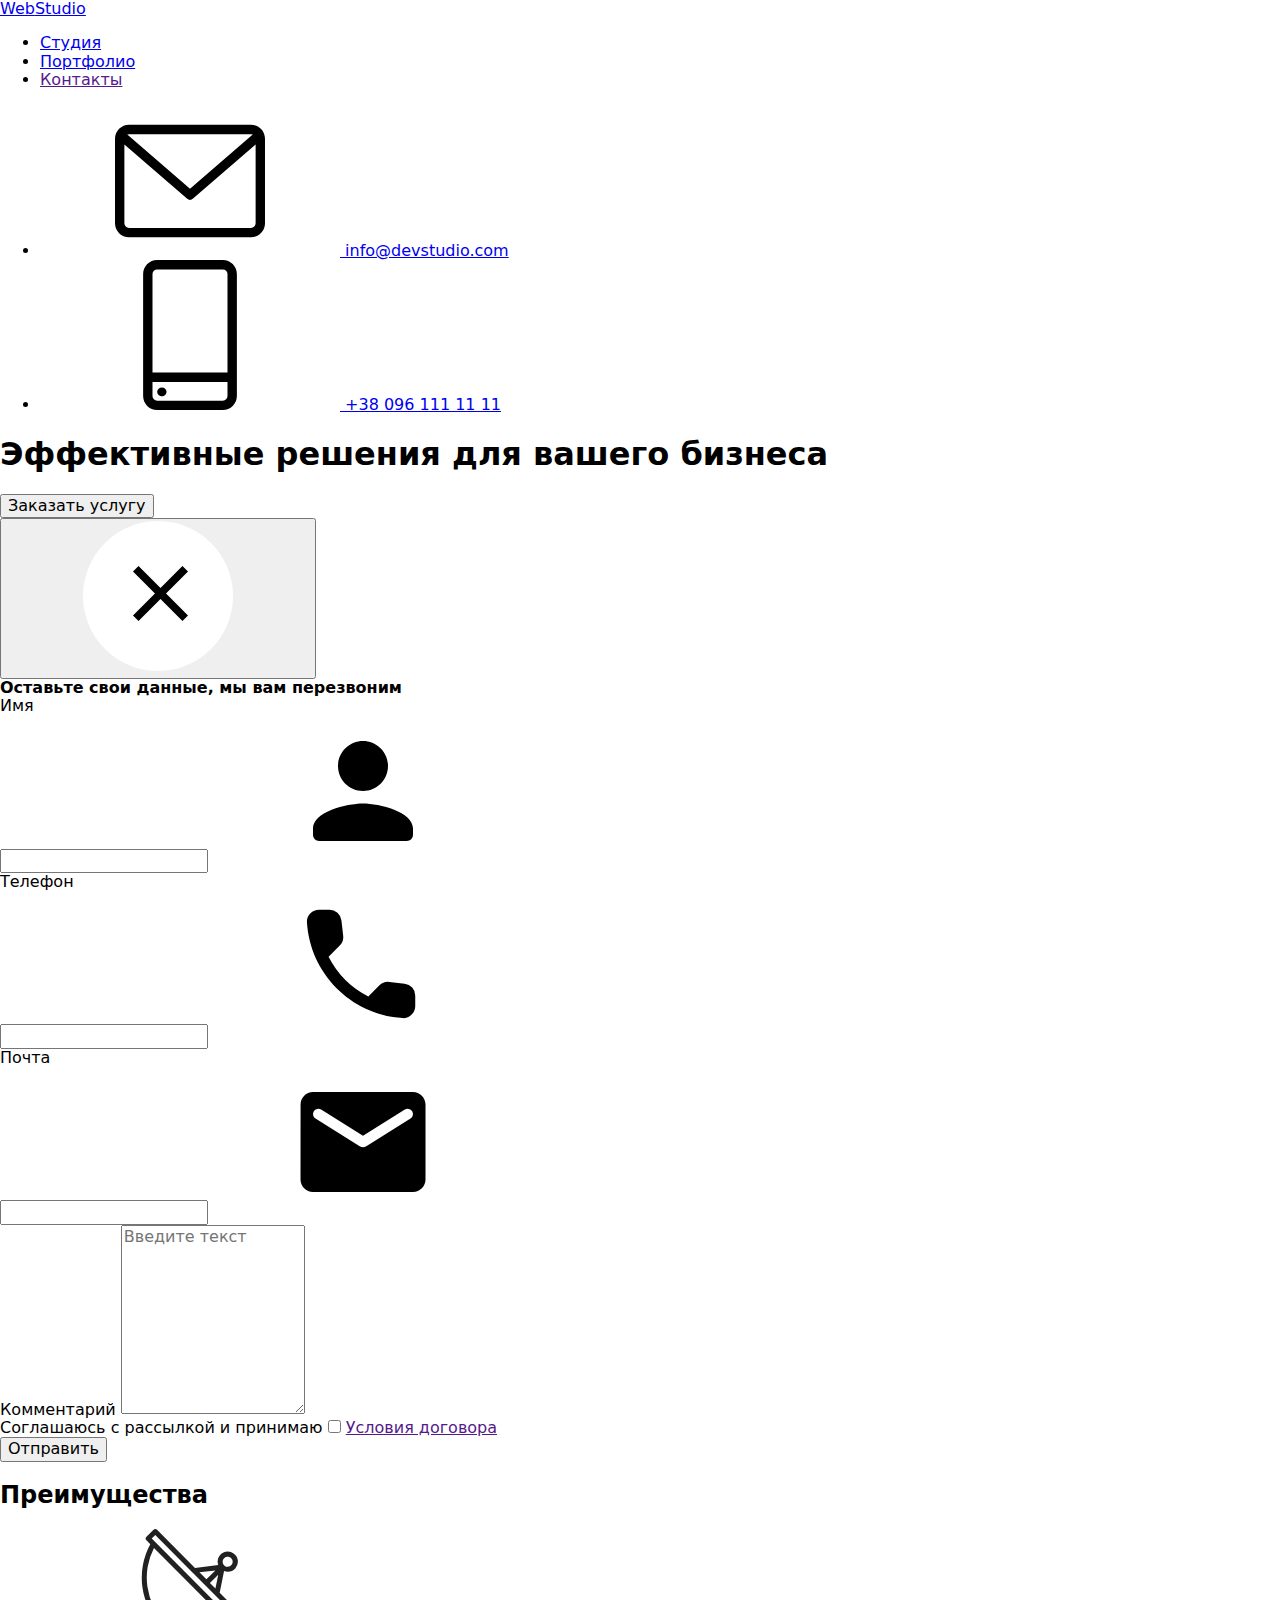
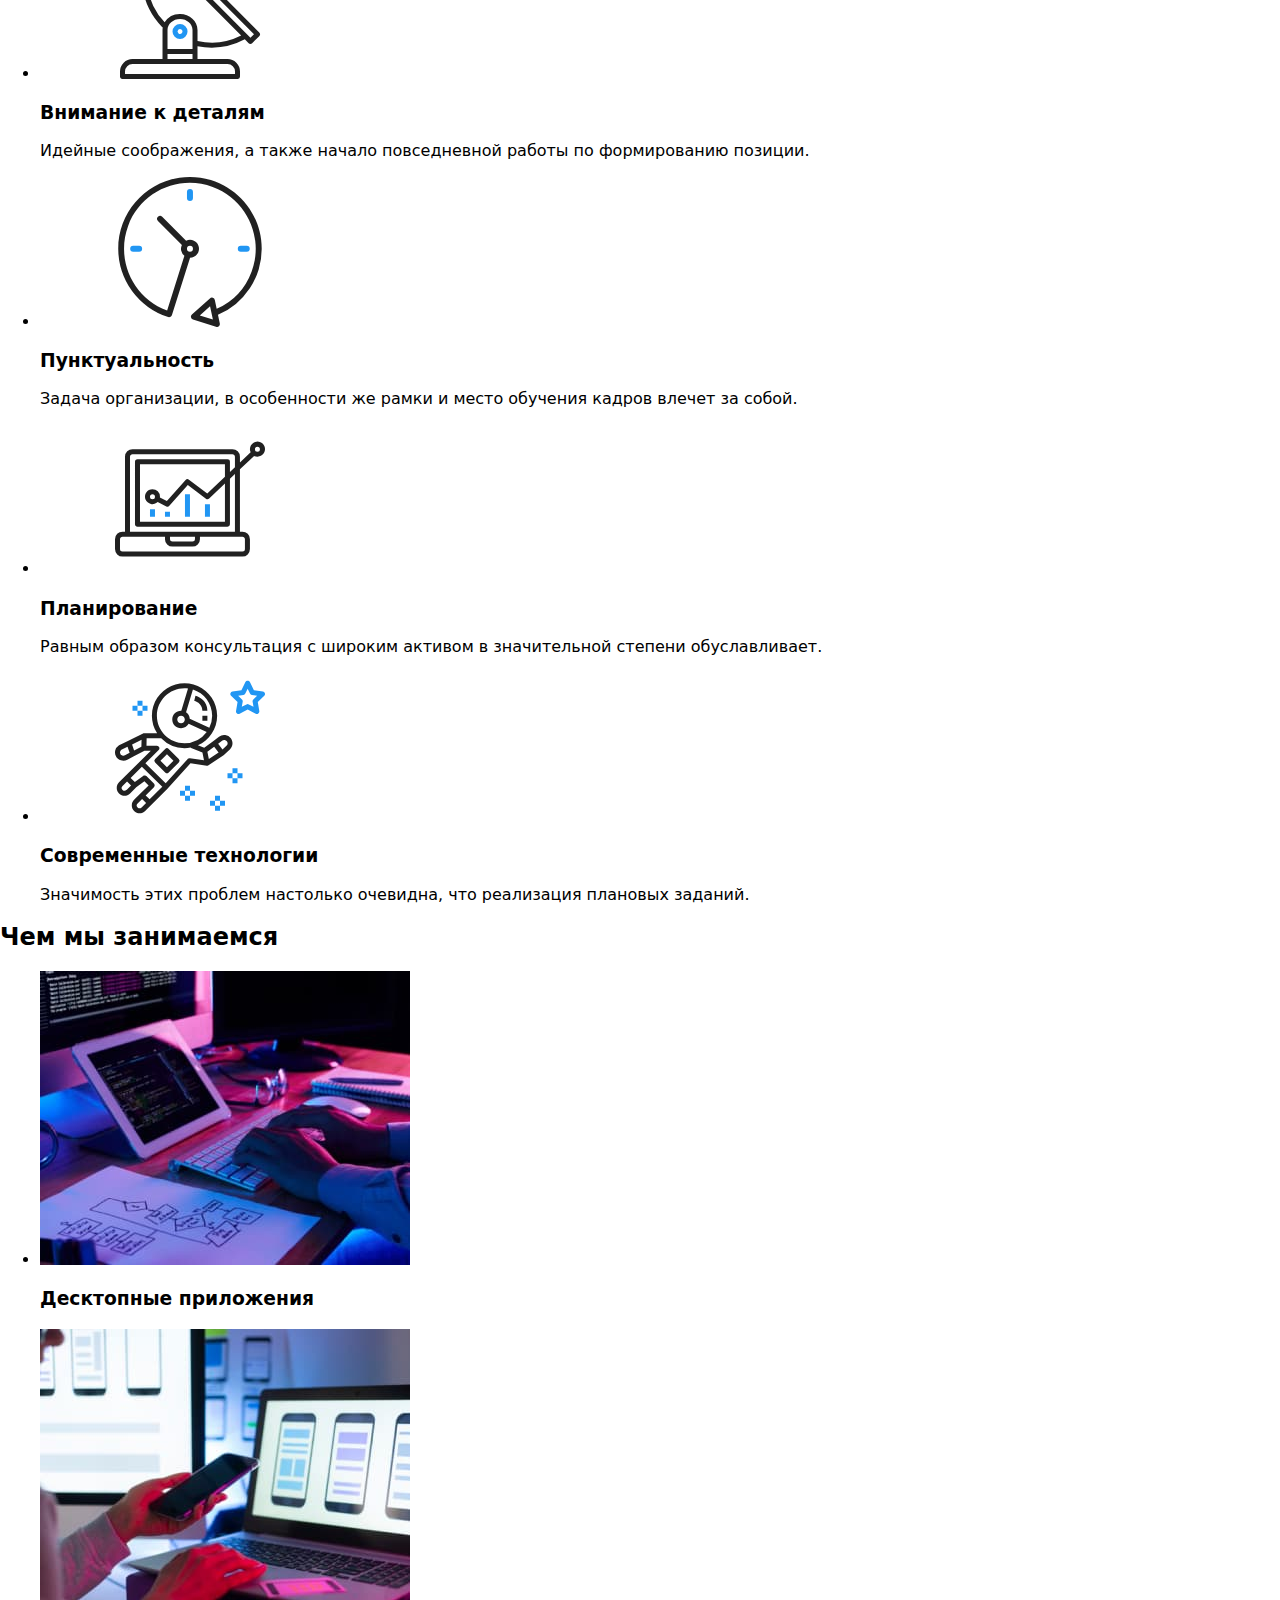
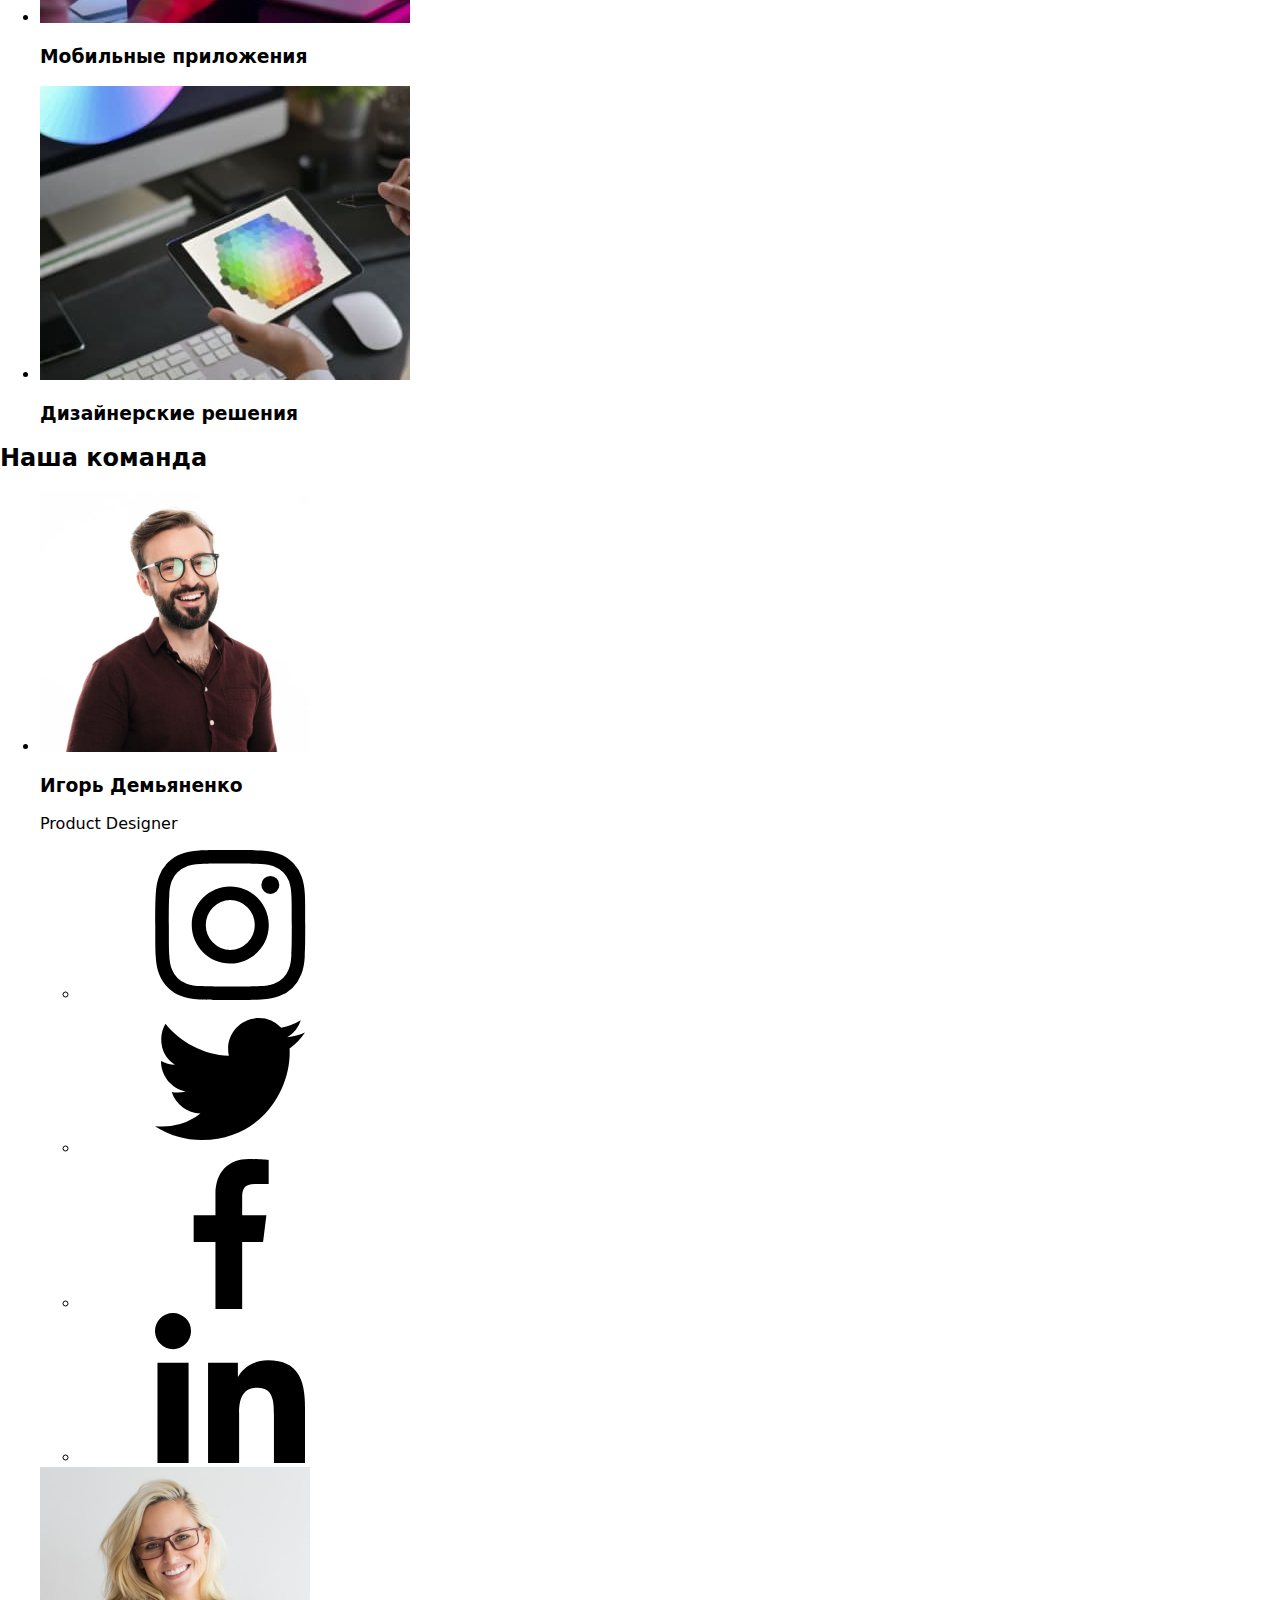
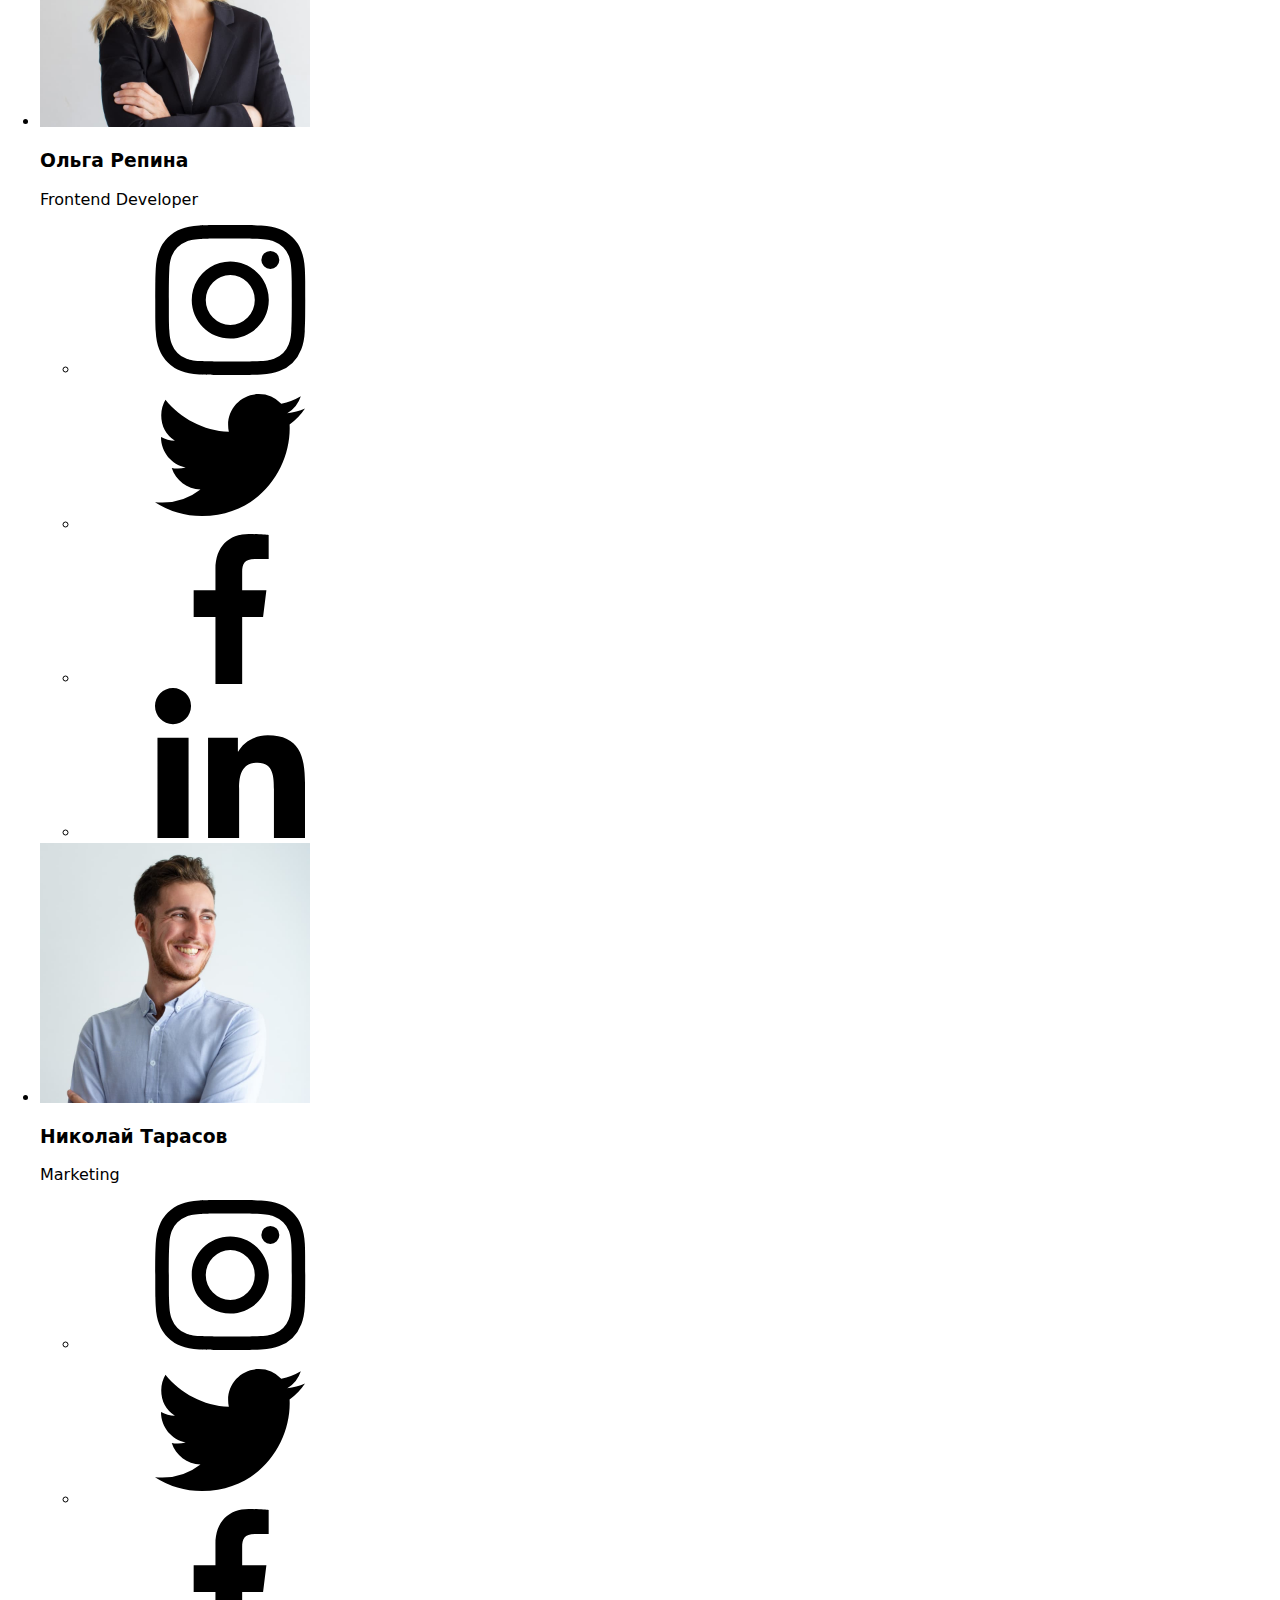
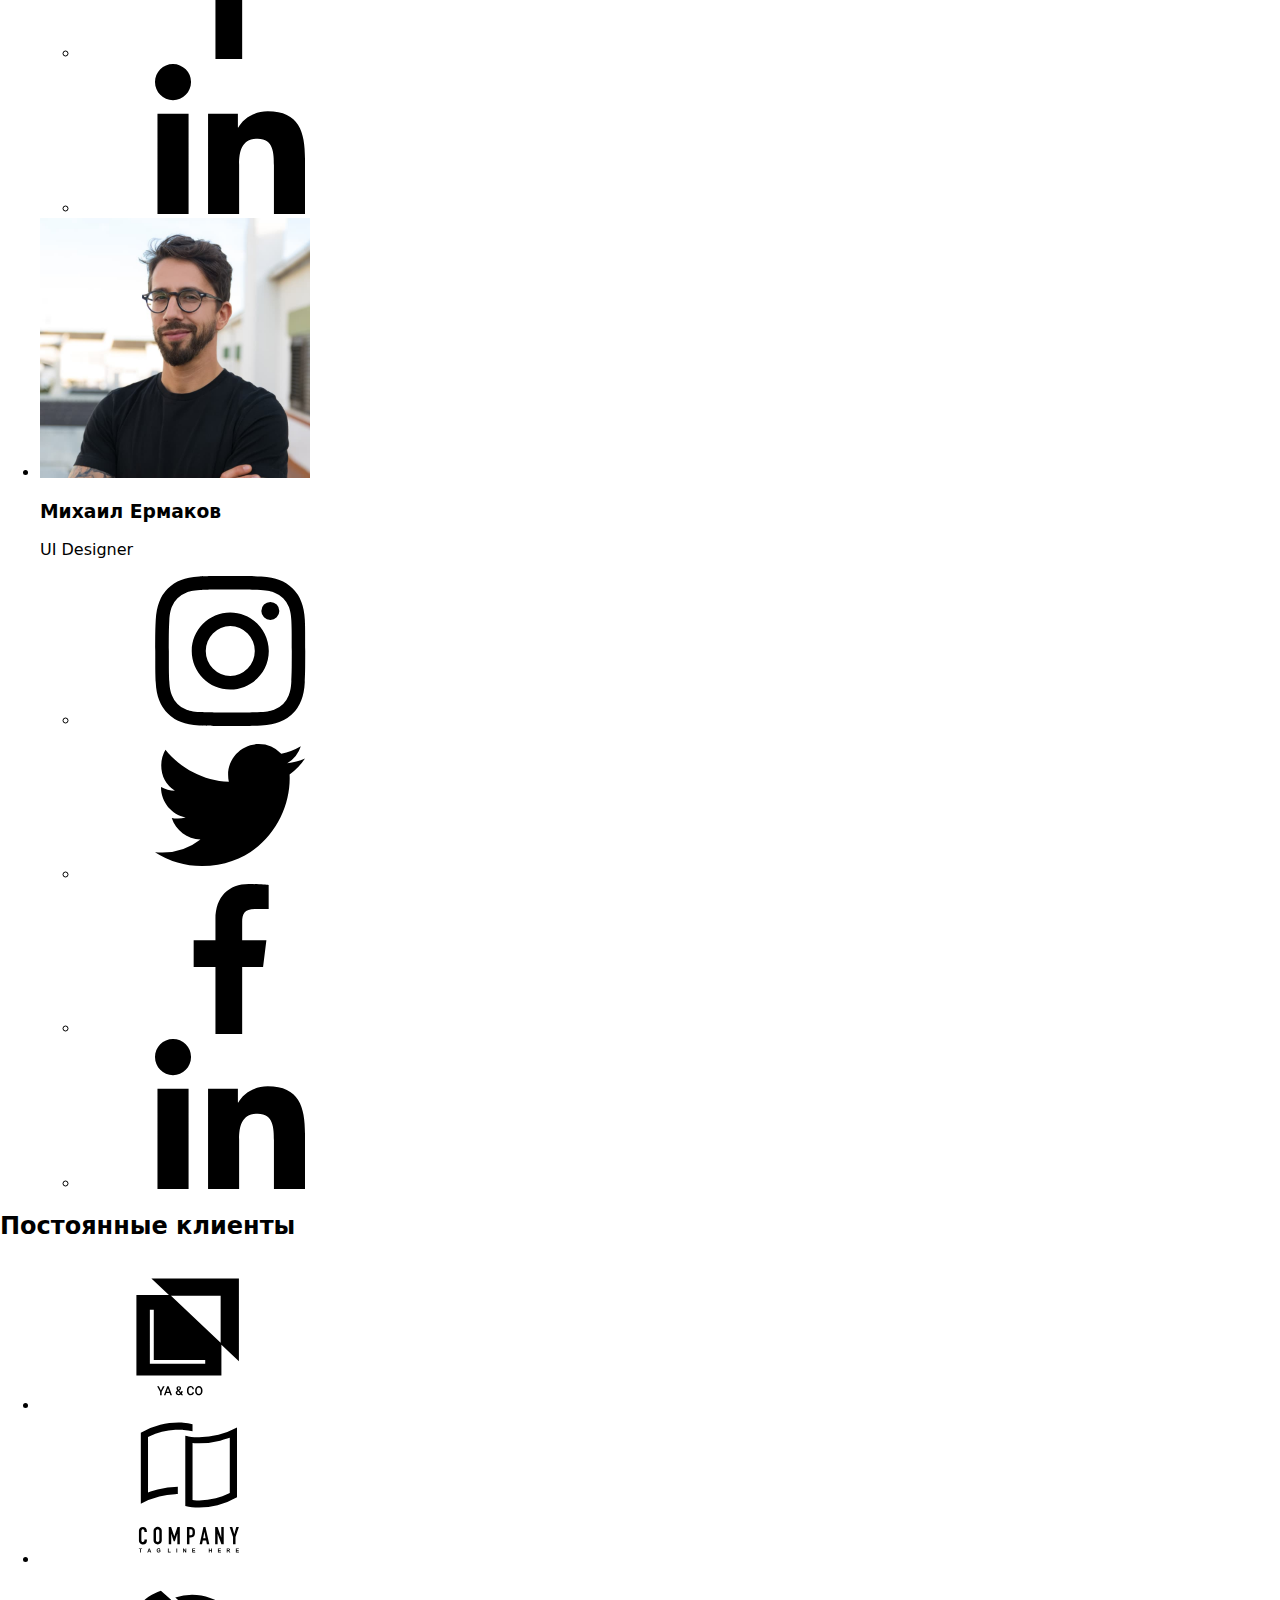
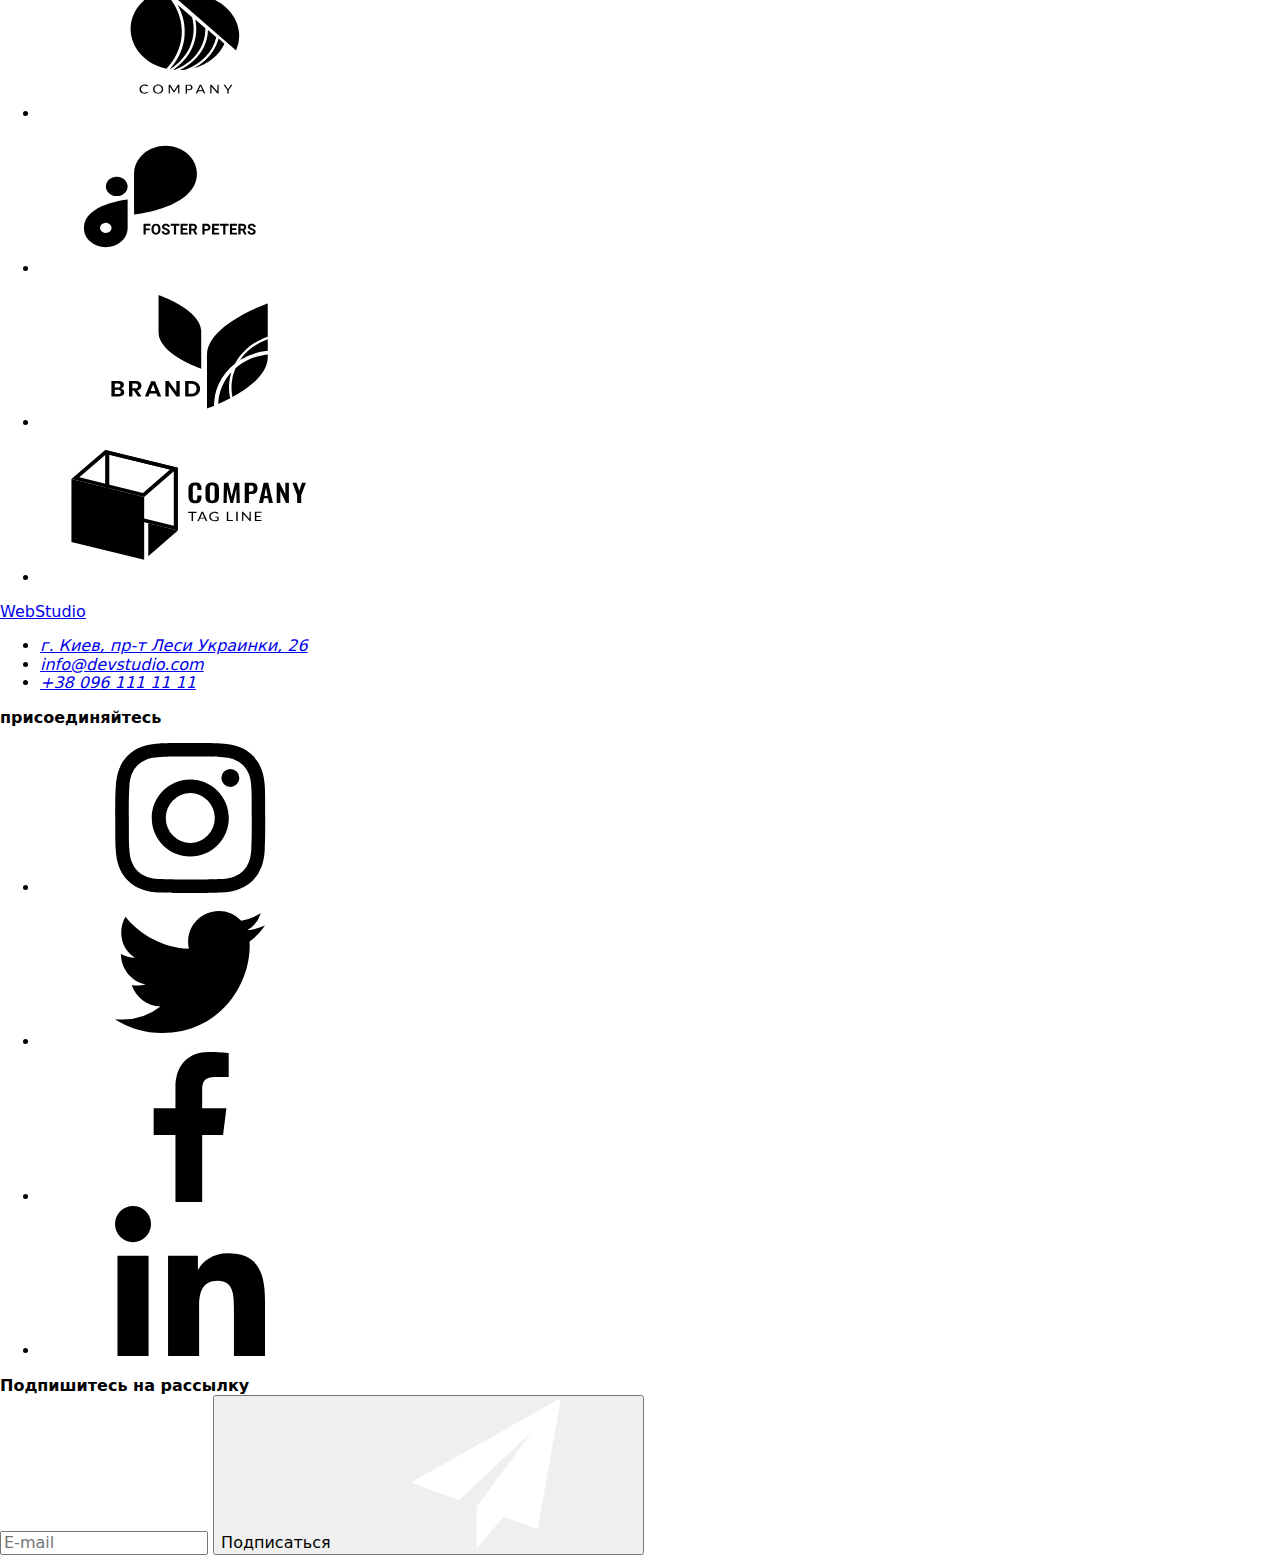
==== index.html @ 355cc261 "BEM and SCSS" ====
<!DOCTYPE html>
<html lang="ru">

<head>
    <meta charset="UTF-8">
    <meta http-equiv="X-UA-Compatible" content="IE=edge">
    <meta name="viewport" content="width=device-width, initial-scale=1.0">
    <title>Студия</title>
    <link
        href="https://fonts.googleapis.com/css2?family=Raleway:wght@700&family=Roboto:wght@400;500;700;900&display=swap"
        rel="stylesheet">
    <link rel="stylesheet"
        href="https://cdnjs.cloudflare.com/ajax/libs/modern-normalize/1.0.0/modern-normalize.min.css" />
    <link rel="stylesheet" href="./dist/css/main.min.css">
</head>

<body>
    <!-- HEADER -->
    <header class="header">
        <div class="container nav">
            <a href="./index.html" class="logo">
                Web<span class="logo__word">Studio</span>
            </a>
            <nav>
                <ul class="nav__list">
                    <li class="nav__item"><a href="./index.html" class="nav__link nav__link--current">Студия</a></li>
                    <li class="nav__item"><a href="./portfolio.html" class="nav__link">Портфолио</a></li>
                    <li class="nav__item"><a href="" class="nav__link">Контакты</a></li>
                </ul>
            </nav>
            <ul class="contacts">
                <li class="contacts__item">
                    <a href="mailto:info@devstudio.com" class="contacts__link">
                        <svg class="contacts__icon">
                            <use href="./images/svg/symbol-defs.svg#icon-envelope"></use>
                        </svg>
                        info@devstudio.com
                    </a>
                </li>
                <li class="contacts__item">
                    <a href="tel:+380961111111" class="contacts__link">
                        <svg class="contacts__icon">
                            <use href="./images/svg/symbol-defs.svg#icon-smartphone"></use>
                        </svg>
                        +38 096 111 11 11
                    </a>
                </li>
            </ul>
        </div>
    </header>
    <!-- MAIN -->
    <main>
        <!-- HERO -->
        <section class="hero">
            <div class="hero__content">
                <h1 class="hero__title">Эффективные решения для вашего бизнеса</h1>
                <button type="button" data-modal-open class="button hero__button">Заказать услугу</button>
            </div>
        </section>
        <!-- MODAL -->
        <div data-modal class="backdrop is-hidden">
            <div class="modal">
                <button type="button" data-modal-close class="modal__close-button">
                    <svg class="modal__close-icon">
                        <use href="./images/svg/symbol-defs.svg#icon-close"></use>
                    </svg>
                </button>
                <form class="contact-form">
                    <b class="contact-form__appeal">Оставьте свои данные, мы вам перезвоним</b>
                    <div class="contact-form__field">
                        <label for="name" class="contact-form__label">Имя</label>
                        <div class="contact-form__wrap">
                            <input type="text" id="name" name="name" class="contact-form__input">
                            <span class="contact-form__icon-place">
                                <svg class="contact-form__icon">
                                    <use href="./images/svg/symbol-defs.svg#icon-person"></use>
                                </svg>
                            </span>
                        </div>
                    </div>
                    <div class="contact-form__field">
                        <label for="tel" class="contact-form__label">Телефон</label>
                        <div class="contact-form__wrap">
                            <input type="tel" id="tel" name="tel" class="contact-form__input">
                            <span class="contact-form__icon-place">
                                <svg class="contact-form__icon">
                                    <use href="./images/svg/symbol-defs.svg#icon-phone"></use>
                                </svg>
                            </span>
                        </div>
                    </div>
                    <div class="contact-form__field">
                        <label for="email" class="contact-form__label">Почта</label>
                        <div class="contact-form__wrap">
                            <input type="email" id="email" name="email" class="contact-form__input">
                            <span class="contact-form__icon-place">
                                <svg class="contact-form__icon">
                                    <use href="./images/svg/symbol-defs.svg#icon-email"></use>
                                </svg>
                            </span>
                        </div>
                    </div>
                    <div class="contact-form__comment-field">
                        <label for="comment" class="contact-form__label">Комментарий</label>
                        <textarea name="comment" id="comment" placeholder="Введите текст" rows="10"
                            class="contact-form__textarea"></textarea>
                    </div>
                    <div class="contact-form__agreement-field">
                        <label class="contact-form__agreement-label">Соглашаюсь с рассылкой и принимаю
                            <input type="checkbox" name="agreement" class="contact-form__check-input visually-hidden">
                            <a href="" class="contact-form__link">Условия договора</a>
                            <span class="contact-form__check-box"></span>
                        </label>
                    </div>
                    <button type="submit" class="button contact-form__button">Отправить</button>
                </form>
            </div>
        </div>
        <!-- FEATURES -->
        <section class="section features">
            <div class="container">
                <h2 class="section__title visually-hidden">Преимущества</h2>
                <ul class="features__list">
                    <li class="features__item">
                        <div class="features__thumb">
                            <svg class="features__icon">
                                <use href="./images/svg/symbol-defs.svg#icon-antenna"></use>
                            </svg>
                        </div>
                        <h3 class="features__title">Внимание к деталям</h3>
                        <p class="features__text">Идейные соображения, а также начало повседневной работы по формированию
                            позиции.</p>
                    </li>
                    <li class="features__item">
                        <div class="features__thumb">
                            <svg class="features__icon">
                                <use href="./images/svg/symbol-defs.svg#icon-clock"></use>
                            </svg>
                        </div>
                        <h3 class="features__title">Пунктуальность</h3>
                        <p class="features__text">Задача организации, в особенности же рамки и место обучения кадров
                            влечет
                            за собой.</p>
                    </li>
                    <li class="features__item">
                        <div class="features__thumb">
                            <svg class="features__icon">
                                <use href="./images/svg/symbol-defs.svg#icon-diagram"></use>
                            </svg>
                        </div>
                        <h3 class="features__title">Планирование</h3>
                        <p class="features__text">Равным образом консультация с широким активом в значительной степени
                            обуславливает.</p>
                    </li>
                    <li class="features__item">
                        <div class="features__thumb">
                            <svg class="features__icon">
                                <use href="./images/svg/symbol-defs.svg#icon-astronaut"></use>
                            </svg>
                        </div>
                        <h3 class="features__title">Современные технологии</h3>
                        <p class="features__text">Значимость этих проблем настолько очевидна, что реализация плановых
                            заданий.</p>
                    </li>
                </ul>
            </div>
        </section>
        <!-- WORK -->
        <section class="section work">
            <div class="container">
                <h2 class="section__title">Чем мы занимаемся</h2>
                <ul class="work__list">
                    <li class="work__item">
                        <img src="./images/images-studio/pc-work.jpg" alt="Ноутбук" width="370">
                        <h3 class="work__title">Десктопные приложения</h3>
                    </li>
                    <li class="work__item">
                        <img src="./images/images-studio/pc-tel.jpg" alt="Телефон и ноутбук" width="370">
                        <h3 class="work__title">Мобильные приложения</h3>
                    </li>
                    <li class="work__item">
                        <img src="./images/images-studio/tablet.jpg" alt="Планшет" width="370">
                        <h3 class="work__title">Дизайнерские решения</h3>
                    </li>
                </ul>
            </div>
        </section>
        <!-- STAFF -->
        <section class="section staff">
            <div class="container">
                <h2 class="section__title">Наша команда</h2>
                <ul class="staff__list">
                    <li class="staff__item">
                        <img src="./images/images-studio/igor.jpg" alt="Игорь Демьяненко" width="270">
                        <div class="staff__card">
                            <h3 class="staff__name">Игорь Демьяненко</h3>
                            <p class="staff__profession" lang="en">Product Designer</p>
                            <ul class="social-list">
                                <li class="social-list__item">
                                    <a href="" class="social-list__link">
                                        <svg class="social-list__icon">
                                            <use href="./images/svg/symbol-defs.svg#icon-instagram"></use>
                                        </svg>
                                    </a>
                                </li>
                                <li class="social-list__item">
                                    <a href="" class="social-list__link">
                                        <svg class="social-list__icon">
                                            <use href="./images/svg/symbol-defs.svg#icon-twitter"></use>
                                        </svg>
                                    </a>
                                </li>
                                <li class="social-list__item">
                                    <a href="" class="social-list__link">
                                        <svg class="social-list__icon">
                                            <use href="./images/svg/symbol-defs.svg#icon-facebook"></use>
                                        </svg>
                                    </a>
                                </li>
                                <li class="social-list__item">
                                    <a href="" class="social-list__link">
                                        <svg class="social-list__icon">
                                            <use href="./images/svg/symbol-defs.svg#icon-linkedin"></use>
                                        </svg>
                                    </a>
                                </li>
                            </ul>
                        </div>
                    </li>
                    <li class="staff__item">
                        <img src="./images/images-studio/olga.jpg" alt="Ольга Репина" width="270">
                        <div class="staff__card">
                            <h3 class="staff__name">Ольга Репина</h3>
                            <p class="staff__profession" lang="en">Frontend Developer</p>
                            <ul class="social-list">
                                <li class="social-list__item">
                                    <a href="" class="social-list__link">
                                        <svg class="social-list__icon">
                                            <use href="./images/svg/symbol-defs.svg#icon-instagram"></use>
                                        </svg>
                                    </a>
                                </li>
                                <li class="social-list__item">
                                    <a href="" class="social-list__link">
                                        <svg class="social-list__icon">
                                            <use href="./images/svg/symbol-defs.svg#icon-twitter"></use>
                                        </svg>
                                    </a>
                                </li>
                                <li class="social-list__item">
                                    <a href="" class="social-list__link">
                                        <svg class="social-list__icon">
                                            <use href="./images/svg/symbol-defs.svg#icon-facebook"></use>
                                        </svg>
                                    </a>
                                </li>
                                <li class="social-list__item">
                                    <a href="" class="social-list__link">
                                        <svg class="social-list__icon">
                                            <use href="./images/svg/symbol-defs.svg#icon-linkedin"></use>
                                        </svg>
                                    </a>
                                </li>
                            </ul>
                        </div>
                    </li>
                    <li class="staff__item">
                        <img src="./images/images-studio/nikolai.jpg" alt="Николай Тарасов" width="270">
                        <div class="staff__card">
                            <h3 class="staff__name">Николай Тарасов</h3>
                            <p class="staff__profession" lang="en">Marketing</p>
                            <ul class="social-list">
                                <li class="social-list__item">
                                    <a href="" class="social-list__link">
                                        <svg class="social-list__icon">
                                            <use href="./images/svg/symbol-defs.svg#icon-instagram"></use>
                                        </svg>
                                    </a>
                                </li>
                                <li class="social-list__item">
                                    <a href="" class="social-list__link">
                                        <svg class="social-list__icon">
                                            <use href="./images/svg/symbol-defs.svg#icon-twitter"></use>
                                        </svg>
                                    </a>
                                </li>
                                <li class="social-list__item">
                                    <a href="" class="social-list__link">
                                        <svg class="social-list__icon">
                                            <use href="./images/svg/symbol-defs.svg#icon-facebook"></use>
                                        </svg>
                                    </a>
                                </li>
                                <li class="social-list__item">
                                    <a href="" class="social-list__link">
                                        <svg class="social-list__icon">
                                            <use href="./images/svg/symbol-defs.svg#icon-linkedin"></use>
                                        </svg>
                                    </a>
                                </li>
                            </ul>
                        </div>
                    </li>
                    <li class="staff__item">
                        <img src="./images/images-studio/michail.jpg" alt="Михаил Ермаков" width="270">
                        <div class="staff__card">
                            <h3 class="staff__name">Михаил Ермаков</h3>
                            <p class="staff__profession" lang="en">UI Designer</p>
                            <ul class="social-list">
                                <li class="social-list__item">
                                    <a href="" class="social-list__link">
                                        <svg class="social-list__icon">
                                            <use href="./images/svg/symbol-defs.svg#icon-instagram"></use>
                                        </svg>
                                    </a>
                                </li>
                                <li class="social-list__item">
                                    <a href="" class="social-list__link">
                                        <svg class="social-list__icon">
                                            <use href="./images/svg/symbol-defs.svg#icon-twitter"></use>
                                        </svg>
                                    </a>
                                </li>
                                <li class="social-list__item">
                                    <a href="" class="social-list__link">
                                        <svg class="social-list__icon">
                                            <use href="./images/svg/symbol-defs.svg#icon-facebook"></use>
                                        </svg>
                                    </a>
                                </li>
                                <li class="social-list__item">
                                    <a href="" class="social-list__link">
                                        <svg class="social-list__icon">
                                            <use href="./images/svg/symbol-defs.svg#icon-linkedin"></use>
                                        </svg>
                                    </a>
                                </li>
                            </ul>
                        </div>
                    </li>
                </ul>
            </div>
        </section>
        <!-- CLIENTS -->
        <section class="section">
            <div class="container clients">
                <h2 class="section__title">Постоянные клиенты</h2>
                <ul class="clients__list">
                    <li class="clients__item">
                        <a href="" class="clients__link">
                            <svg class="clients__icon">
                                <use href="./images/svg/symbol-defs.svg#icon-logo-1"></use>
                            </svg>
                        </a>
                    </li>
                    <li class="clients__item">
                        <a href="" class="clients__link">
                            <svg class="clients__icon">
                                <use href="./images/svg/symbol-defs.svg#icon-logo-2"></use>
                            </svg>
                        </a>
                    </li>
                    <li class="clients__item">
                        <a href="" class="clients__link">
                            <svg class="clients__icon">
                                <use href="./images/svg/symbol-defs.svg#icon-logo-3"></use>
                            </svg>
                        </a>
                    </li>
                    <li class="clients__item">
                        <a href="" class="clients__link">
                            <svg class="clients__icon">
                                <use href="./images/svg/symbol-defs.svg#icon-logo-4"></use>
                            </svg>
                        </a>
                    </li>
                    <li class="clients__item">
                        <a href="" class="clients__link">
                            <svg class="clients__icon">
                                <use href="./images/svg/symbol-defs.svg#icon-logo-5"></use>
                            </svg>
                        </a>
                    </li>
                    <li class="clients__item">
                        <a href="" class="clients__link">
                            <svg class="clients__icon">
                                <use href="./images/svg/symbol-defs.svg#icon-logo-6"></use>
                            </svg>
                        </a>
                    </li>
                </ul>
            </div>
        </section>

    </main>
    <!-- FOOTER -->
    <footer class="footer">
        <div class="container footer__container">
            <div>
                <a href="./index.html" class="logo">
                    Web<span class="logo__word logo__word--contrast-color">Studio</span>
                </a>
                <address class="address">
                    <ul>
                        <li class="address__item">
                            <a href="https://goo.gl/maps/8iDmMAJ8y4oJ4TSS6" class="address__map">г. Киев, пр-т Леси
                                Украинки,
                                26</a>
                        </li>
                        <li class="address__item"><a href="mailto:info@devstudio.com"
                                class="address__contact">info@devstudio.com</a></li>
                        <li class="address__item"><a href="tel:+380961111111" class="address__contact">+38 096 111 11
                                11</a>
                        </li>
                    </ul>
                </address>
            </div>
            <div class="footer__join">
                <b class="footer__appeal">присоединяйтесь</b>
                <ul class="social-list">
                    <li class="social-list__item">
                        <a href="" class="social-list__link social-list__link--white-color">
                            <svg class="social-list__icon">
                                <use href="./images/svg/symbol-defs.svg#icon-instagram"></use>
                            </svg>
                        </a>
                    </li>
                    <li class="social-list__item">
                        <a href="" class="social-list__link social-list__link--white-color">
                            <svg class="social-list__icon">
                                <use href="./images/svg/symbol-defs.svg#icon-twitter"></use>
                            </svg>
                        </a>
                    </li>
                    <li class="social-list__item">
                        <a href="" class="social-list__link social-list__link--white-color">
                            <svg class="social-list__icon">
                                <use href="./images/svg/symbol-defs.svg#icon-facebook"></use>
                            </svg>
                        </a>
                    </li>
                    <li class="social-list__item">
                        <a href="" class="social-list__link social-list__link--white-color">
                            <svg class="social-list__icon">
                                <use href="./images/svg/symbol-defs.svg#icon-linkedin"></use>
                            </svg>
                        </a>
                    </li>
                </ul>
            </div>
            <div class="subscribe-form">
                <b class="footer__appeal">Подпишитесь на рассылку</b>
                <div class="subscribe-form__field">
                    <input type="email" name="email" class="subscribe-form__input" placeholder="E-mail">
                    <button type="submit" class="button subscribe-form__button">
                        Подписаться
                        <svg class="button__icon">
                            <use href="./images/svg/symbol-defs.svg#icon-send"></use>
                        </svg>
                    </button>
                </div>
            </div>

        </div>
    </footer>
    <script src="./js/modal.js"></script>
</body>

</html>
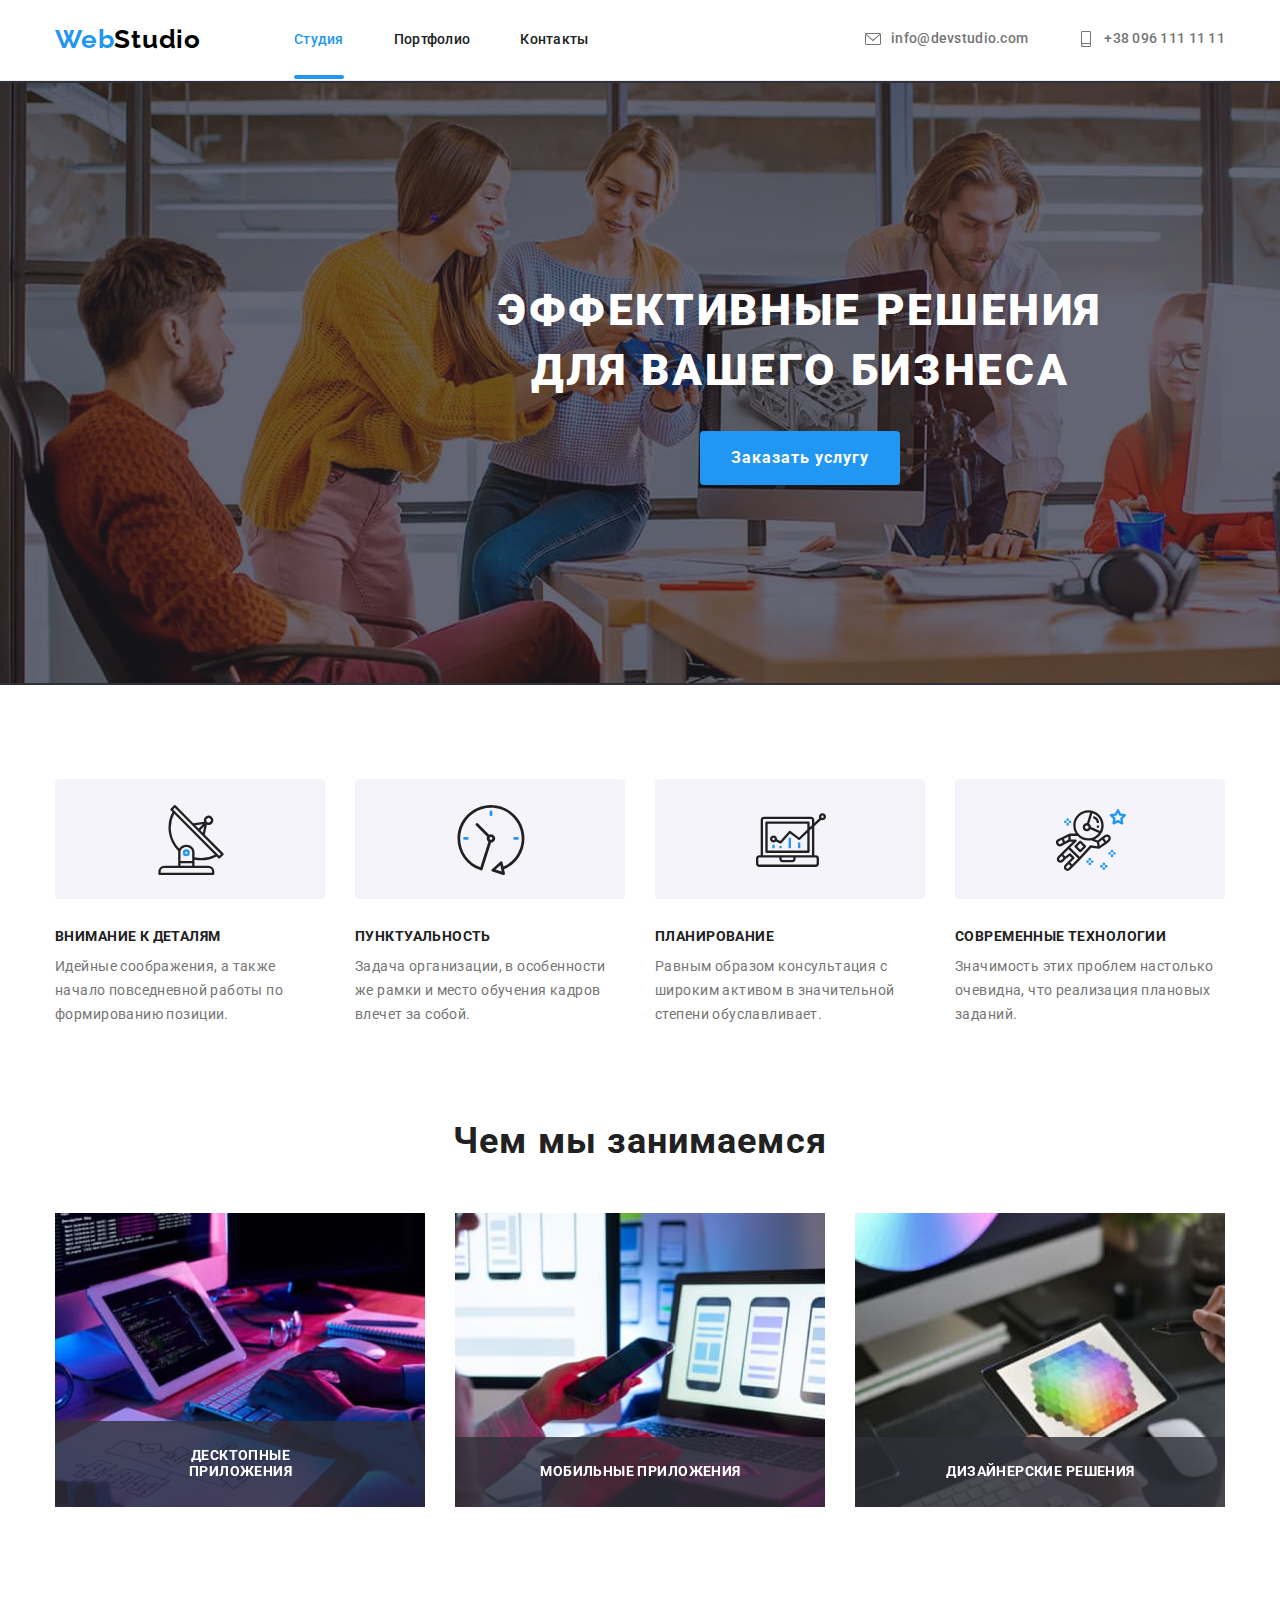
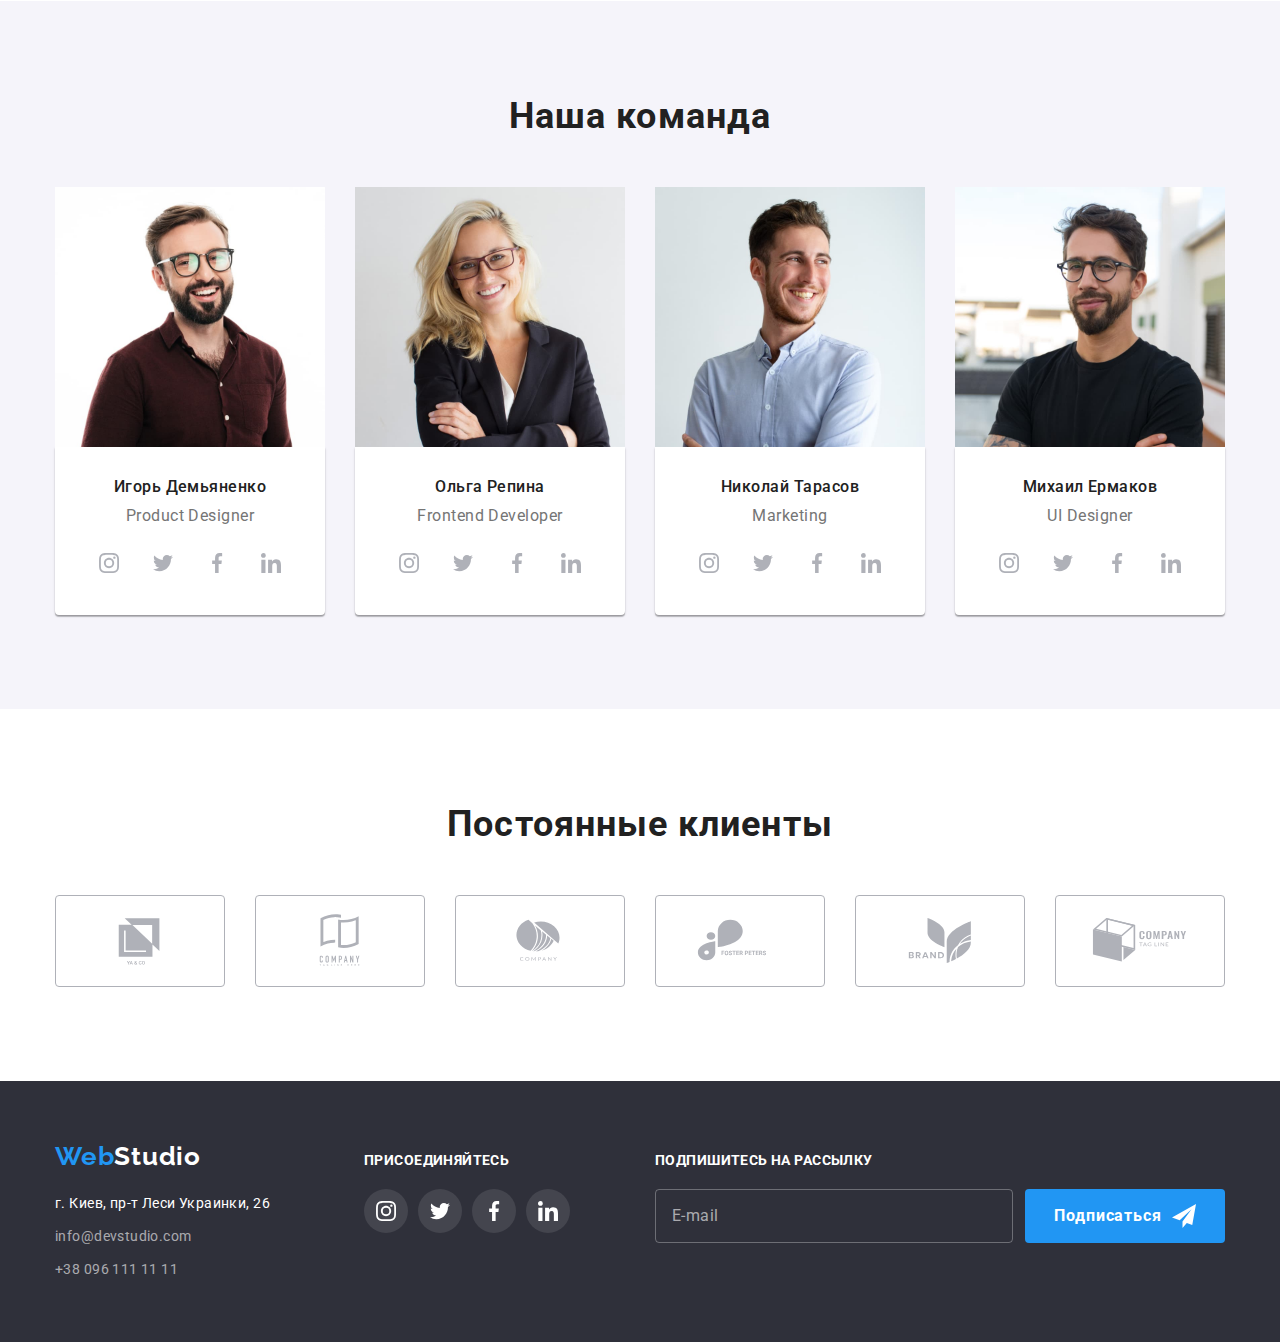
==== commit 85ba09a8: "correct css files address" ====
--- a/index.html
+++ b/index.html
@@ -11,7 +11,7 @@
         rel="stylesheet">
     <link rel="stylesheet"
         href="https://cdnjs.cloudflare.com/ajax/libs/modern-normalize/1.0.0/modern-normalize.min.css" />
-    <link rel="stylesheet" href="./dist/css/main.min.css">
+    <link rel="stylesheet" href="./css/main.min.css">
 </head>
 
 <body>
--- a/css/main.min.css
+++ b/css/main.min.css
@@ -0,0 +1,2 @@
+body{font-family:Roboto, sans-serif;color:#757575}h2,h3{color:#212121}ul{list-style:none}h1,h2,h3,h4,h5,h6,ul,p{margin:0;padding:0}a{text-decoration:none}img{display:block;max-width:100%;height:auto}.header{padding-top:24px;padding-bottom:25px;border-bottom:1px solid #ececec;-webkit-box-shadow:0px 4px 4px rgba(0,0,0,0.25);box-shadow:0px 4px 4px rgba(0,0,0,0.25)}.container{width:1200px;padding-left:15px;padding-right:15px;margin-left:auto;margin-right:auto}.logo{margin-right:93px;font-family:Raleway, sans-serif;font-weight:700;font-size:26px;line-height:1.19;letter-spacing:0.03em;color:#2196f3}.logo__word{color:#000}.logo__word--contrast-color{color:#fff}.nav{display:-webkit-box;display:-ms-flexbox;display:flex;-webkit-box-align:center;-ms-flex-align:center;align-items:center;background-color:#fff}.nav .nav__list{display:-webkit-box;display:-ms-flexbox;display:flex}.nav__link{padding-bottom:32px;padding-top:32px;color:#212121;font-weight:500;font-size:14px;line-height:1.14;letter-spacing:0.02em;-webkit-transition:color 250ms cubic-bezier(0.4, 0, 0.2, 1);transition:color 250ms cubic-bezier(0.4, 0, 0.2, 1)}.nav__link:hover,.nav__link:focus{color:#2196f3}.nav__link--current{position:relative;color:#2196f3}.nav__link--current::after{position:absolute;bottom:0;left:0;display:inline-block;content:'';width:100%;height:4px;background-color:#2196f3;border-radius:2px}.nav__item:not(:first-child){margin-left:50px}.contacts{margin-left:auto;display:-webkit-box;display:-ms-flexbox;display:flex}.contacts .contacts__icon{width:16px;height:16px;margin-right:10px;fill:currentColor}.contacts__link{display:-webkit-box;display:-ms-flexbox;display:flex;-webkit-box-align:center;-ms-flex-align:center;align-items:center;color:#757575;font-weight:500;font-size:14px;line-height:1.14;letter-spacing:0.02em;-webkit-transition:color 250ms cubic-bezier(0.4, 0, 0.2, 1);transition:color 250ms cubic-bezier(0.4, 0, 0.2, 1)}.contacts__link:hover,.contacts__link:focus{color:#2196f3}.contacts__item:not(:first-child){margin-left:50px}.hero{background-color:#2f303a;padding-top:200px;padding-bottom:200px;text-align:center;width:1600px;margin-left:auto;margin-right:auto;background-image:-webkit-gradient(linear, left top, left bottom, from(rgba(47,48,58,0.4)), to(rgba(47,48,58,0.4))),url(/images/hero.jpg);background-image:linear-gradient(rgba(47,48,58,0.4), rgba(47,48,58,0.4)),url(/images/hero.jpg);background-repeat:no-repeat;background-position:center;background-size:contain}.hero .hero__content{margin-right:auto;margin-left:auto;width:696px}.hero .hero__title{margin-bottom:30px;font-weight:900;font-size:44px;line-height:1.36;letter-spacing:0.06em;text-transform:uppercase;color:#fff}.hero__button,.contact-form__button,.subscribe-form__button{display:block;padding-top:10px;padding-bottom:10px;border-radius:4px;border-color:transparent;min-width:200px;color:#fff;background-color:#2196f3;font-weight:700;font-size:16px;line-height:1.88;letter-spacing:0.06em;cursor:pointer}.button__icon{margin-left:10px;width:24px;height:24px}.hero__button{margin-left:auto;margin-right:auto}.contact-form__button{margin-left:auto;margin-right:auto;-webkit-box-shadow:0px 4px 4px rgba(0,0,0,0.15);box-shadow:0px 4px 4px rgba(0,0,0,0.15)}.subscribe-form__button{margin-left:12px;display:-webkit-box;display:-ms-flexbox;display:flex;-webkit-box-align:center;-ms-flex-align:center;align-items:center;-webkit-box-pack:center;-ms-flex-pack:center;justify-content:center}.backdrop{position:fixed;top:0;left:0;width:100%;height:100%;background-color:rgba(0,0,0,0.2);opacity:1;-webkit-transition:opacity 250ms cubic-bezier(0.4, 0, 0.2, 1);transition:opacity 250ms cubic-bezier(0.4, 0, 0.2, 1)}.backdrop.is-hidden{opacity:0;pointer-events:none}.modal{position:absolute;width:528px;height:581px;top:50%;left:50%;background-color:#fff;-webkit-transform:translate(-50%, -50%) scale(1);transform:translate(-50%, -50%) scale(1);-webkit-transition:-webkit-transform 250ms cubic-bezier(0.4, 0, 0.2, 1);transition:-webkit-transform 250ms cubic-bezier(0.4, 0, 0.2, 1);transition:transform 250ms cubic-bezier(0.4, 0, 0.2, 1);transition:transform 250ms cubic-bezier(0.4, 0, 0.2, 1), -webkit-transform 250ms cubic-bezier(0.4, 0, 0.2, 1)}.backdrop.is-hidden .modal{-webkit-transform:translate(-50%, -50%) scale(0.9);transform:translate(-50%, -50%) scale(0.9)}.modal .modal__close-icon{width:30px;height:30px;fill:currentColor;stroke:currentColor;stroke-opacity:0.3}.modal__close-button{display:block;cursor:pointer;margin-left:auto;width:30px;height:30px;border:none;padding:0px;margin-right:8px;margin-top:8px;margin-bottom:2px;border-radius:50%;background-color:transparent;-webkit-transition:color 250ms cubic-bezier(0.4, 0, 0.2, 1);transition:color 250ms cubic-bezier(0.4, 0, 0.2, 1);-webkit-transition:outline 250ms cubic-bezier(0.4, 0, 0.2, 1);transition:outline 250ms cubic-bezier(0.4, 0, 0.2, 1)}.modal__close-button:hover,.modal__close-button:focus{color:#2196f3;outline:#2196f3}.contact-form{padding-bottom:40px;padding-left:41px;padding-right:39px}.contact-form .contact-form__appeal{display:block;margin-bottom:12px;font-weight:700;font-size:20px;line-height:1.15;text-align:center;letter-spacing:0.03em;color:#212121}.contact-form .contact-form__field{display:-webkit-box;display:-ms-flexbox;display:flex;-webkit-box-orient:vertical;-webkit-box-direction:normal;-ms-flex-direction:column;flex-direction:column;margin-bottom:10px}.contact-form .contact-form__comment-field{display:-webkit-box;display:-ms-flexbox;display:flex;-webkit-box-orient:vertical;-webkit-box-direction:normal;-ms-flex-direction:column;flex-direction:column;margin-bottom:20px}.contact-form .contact-form__label{margin-bottom:4px;font-size:12px;line-height:1.17;letter-spacing:0.01em;color:#757575}.contact-form .contact-form__wrap{position:relative}.contact-form .contact-form__icon{width:18px;height:18px;fill:currentColor}.contact-form .contact-form__agreement-label{display:-webkit-box;display:-ms-flexbox;display:flex;-webkit-box-align:center;-ms-flex-align:center;align-items:center;margin-left:36px;font-size:14px;line-height:1.71;letter-spacing:0.03em;color:#757575}.contact-form .contact-form__agreement-field{position:relative;margin-bottom:30px}.contact-form .contact-form__link{display:block;color:#2196f3;text-decoration:underline;margin-left:5px}.contact-form__input{height:40px;width:100%;padding-left:42px;border:1px solid rgba(33,33,33,0.2);border-radius:4px;-webkit-transition:border-color 250ms cubic-bezier(0.4, 0, 0.2, 1);transition:border-color 250ms cubic-bezier(0.4, 0, 0.2, 1)}.contact-form__input:focus{outline:none;border-color:#2196f3}.contact-form__textarea{height:120px;padding:12px 16px;resize:none;border:1px solid rgba(33,33,33,0.2);border-radius:4px;-webkit-transition:border-color 250ms cubic-bezier(0.4, 0, 0.2, 1);transition:border-color 250ms cubic-bezier(0.4, 0, 0.2, 1)}.contact-form__textarea:focus{outline:none;border-color:#2196f3}.contact-form__textarea::-webkit-input-placeholder{font-size:12px;line-height:1.17;letter-spacing:0.01em;color:rgba(117,117,117,0.5)}.contact-form__textarea:-ms-input-placeholder{font-size:12px;line-height:1.17;letter-spacing:0.01em;color:rgba(117,117,117,0.5)}.contact-form__textarea::-ms-input-placeholder{font-size:12px;line-height:1.17;letter-spacing:0.01em;color:rgba(117,117,117,0.5)}.contact-form__textarea::placeholder{font-size:12px;line-height:1.17;letter-spacing:0.01em;color:rgba(117,117,117,0.5)}.contact-form__icon-place{position:absolute;height:-webkit-fit-content;height:-moz-fit-content;height:fit-content;top:50%;-webkit-transform:translateY(-50%);transform:translateY(-50%);left:12px;color:#212121;-webkit-transition:color 250ms cubic-bezier(0.4, 0, 0.2, 1);transition:color 250ms cubic-bezier(0.4, 0, 0.2, 1)}.contact-form__field:focus-within .contact-form__icon-place{color:#2196f3}.contact-form__check-box{position:absolute;left:13px;display:inline-block;width:16px;height:15px;border:2px solid #212121;border-radius:4px;-webkit-transition:background-color 250ms cubic-bezier(0.4, 0, 0.2, 1);transition:background-color 250ms cubic-bezier(0.4, 0, 0.2, 1);-webkit-transition:border-color 250ms cubic-bezier(0.4, 0, 0.2, 1);transition:border-color 250ms cubic-bezier(0.4, 0, 0.2, 1)}.contact-form__check-input:checked ~ .contact-form__check-box{background-color:#2196f3;background-image:url(/images/svg/check.svg);background-size:contain;background-position:center;background-origin:border-box;border-color:#2196f3}.contact-form__agreement-field:focus-within .contact-form__check-box{border-color:#2196f3}.section{padding-top:94px;padding-bottom:94px}.section .section__title{text-align:center;margin-bottom:50px;font-weight:700;font-size:36px;line-height:1.17;letter-spacing:0.03em}.features__list{display:-webkit-box;display:-ms-flexbox;display:flex}.features__title{margin-bottom:10px;font-weight:700;font-size:14px;line-height:1.14;letter-spacing:0.03em;text-transform:uppercase}.features__text{font-size:14px;line-height:1.71;letter-spacing:0.03em}.features__icon{display:block;width:70px;height:70px}.visually-hidden{position:absolute;width:1px;height:1px;margin:-1px;border:0;padding:0;white-space:nowrap;-webkit-clip-path:inset(100%);clip-path:inset(100%);clip:rect(0 0 0 0);overflow:hidden}.features__item{width:270px}.features__item:not(:first-child){margin-left:30px}.features__thumb{width:270px;height:120px;background:#f5f4fa;border-radius:4px;border:1px solid transparent;margin-bottom:30px;padding:25px 100px;-webkit-transition:-webkit-box-shadow 250ms cubic-bezier(0.4, 0, 0.2, 1);transition:-webkit-box-shadow 250ms cubic-bezier(0.4, 0, 0.2, 1);transition:box-shadow 250ms cubic-bezier(0.4, 0, 0.2, 1);transition:box-shadow 250ms cubic-bezier(0.4, 0, 0.2, 1), -webkit-box-shadow 250ms cubic-bezier(0.4, 0, 0.2, 1);-webkit-transition:border-color 250ms cubic-bezier(0.4, 0, 0.2, 1);transition:border-color 250ms cubic-bezier(0.4, 0, 0.2, 1)}.features__thumb:hover{border:1px solid #000000;-webkit-box-shadow:0px 4px 4px rgba(0,0,0,0.25);box-shadow:0px 4px 4px rgba(0,0,0,0.25)}.work{padding-top:0px;padding-bottom:94px}.work .work__list{display:-webkit-box;display:-ms-flexbox;display:flex}.work .work__title{position:absolute;bottom:0;left:0;width:100%;padding:27px 82px 27px 83px;background:rgba(47,48,58,0.8);font-weight:700;font-size:14px;line-height:1.14;text-align:center;letter-spacing:0.03em;text-transform:uppercase;color:#fff}.work__item{position:relative}.work__item:not(:first-child){margin-left:30px}.staff{background-color:#f5f4fa}.staff .staff__list{display:-webkit-box;display:-ms-flexbox;display:flex}.staff .staff__name{margin-bottom:10px;font-weight:500;font-size:16px;line-height:1.19;letter-spacing:0.03em;text-align:center}.staff .staff__profession{color:#757575;font-size:16px;line-height:1.19;letter-spacing:0.03em;text-align:center;margin-bottom:16px}.staff .staff__card{padding-top:30px;padding-bottom:30px;background-color:#fff;border-bottom-left-radius:4px;border-bottom-right-radius:4px;-webkit-box-shadow:0px 1px 3px 0px rgba(0,0,0,0.12),0px 1px 1px 0px rgba(0,0,0,0.14),0px 2px 1px 0px rgba(0,0,0,0.2);box-shadow:0px 1px 3px 0px rgba(0,0,0,0.12),0px 1px 1px 0px rgba(0,0,0,0.14),0px 2px 1px 0px rgba(0,0,0,0.2)}.staff__item:not(:first-child){margin-left:30px}.social-list{display:-webkit-box;display:-ms-flexbox;display:flex;-webkit-box-pack:center;-ms-flex-pack:center;justify-content:center}.social-list .social-list__icon{width:20px;height:20px;fill:currentColor}.social-list__item{width:44px;height:44px}.social-list__item:not(:first-child){margin-left:10px}.social-list__link{display:-webkit-box;display:-ms-flexbox;display:flex;width:100%;height:100%;-webkit-box-pack:center;-ms-flex-pack:center;justify-content:center;-webkit-box-align:center;-ms-flex-align:center;align-items:center;border-radius:50%;color:#afb1b8;background-color:transparent;-webkit-transition:color 250ms cubic-bezier(0.4, 0, 0.2, 1);transition:color 250ms cubic-bezier(0.4, 0, 0.2, 1);-webkit-transition:background-color 250ms cubic-bezier(0.4, 0, 0.2, 1);transition:background-color 250ms cubic-bezier(0.4, 0, 0.2, 1)}.social-list__link:hover,.social-list__link:focus{background-color:#2196f3;color:#fff}.social-list__link--white-color{background-color:rgba(255,255,255,0.1);color:#fff;-webkit-transition:background-color 250ms cubic-bezier(0.4, 0, 0.2, 1);transition:background-color 250ms cubic-bezier(0.4, 0, 0.2, 1)}.clients__list{display:-webkit-box;display:-ms-flexbox;display:flex;-webkit-box-pack:center;-ms-flex-pack:center;justify-content:center}.clients__link{display:-webkit-box;display:-ms-flexbox;display:flex;-webkit-box-pack:center;-ms-flex-pack:center;justify-content:center;-webkit-box-align:center;-ms-flex-align:center;align-items:center;width:100%;height:100%;border-radius:4px;border:1px solid #afb1b8;color:#afb1b8;-webkit-transition:color 250ms cubic-bezier(0.4, 0, 0.2, 1);transition:color 250ms cubic-bezier(0.4, 0, 0.2, 1);-webkit-transition:border-color 250ms cubic-bezier(0.4, 0, 0.2, 1);transition:border-color 250ms cubic-bezier(0.4, 0, 0.2, 1)}.clients__link:hover,.clients__link:focus{color:#2196f3;border-color:#2196f3}.clients__item{width:170px;height:92px}.clients__item:not(:first-child){margin-left:30px}.clients__icon{width:106px;height:60px;fill:currentColor}.footer{padding-top:60px;padding-bottom:60px;background-color:#2f303a}.footer .footer__container{display:-webkit-box;display:-ms-flexbox;display:flex;-webkit-box-align:baseline;-ms-flex-align:baseline;align-items:baseline}.footer .footer__join{margin-left:70px}.footer .footer__appeal{display:block;font-weight:700;font-size:14px;line-height:1.14;letter-spacing:0.03em;text-transform:uppercase;margin-bottom:20px;color:#fff}.address{margin-top:20px;font-style:normal;font-weight:400;font-size:14px;line-height:1.71;letter-spacing:0.03em}.address__map{color:#fff;-webkit-transition:color 250ms cubic-bezier(0.4, 0, 0.2, 1);transition:color 250ms cubic-bezier(0.4, 0, 0.2, 1)}.address__map:hover,.address__map:focus{color:#2196f3}.address__contact{color:rgba(255,255,255,0.6);-webkit-transition:color 250ms cubic-bezier(0.4, 0, 0.2, 1);transition:color 250ms cubic-bezier(0.4, 0, 0.2, 1)}.address__contact:hover,.address__contact:focus{color:#2196f3}.address__item:not(:first-child){margin-top:9px}.subscribe-form{margin-left:auto}.subscribe-form .subscribe-form__field{display:-webkit-box;display:-ms-flexbox;display:flex}.subscribe-form__input{width:358px;padding-left:16px;border:1px solid rgba(255,255,255,0.3);border-radius:4px;background-color:transparent;font-size:16px;line-height:1.25;letter-spacing:0.03em;color:rgba(255,255,255,0.6)}.subscribe-form__input::-webkit-input-placeholder{font-size:16px;line-height:1.25;letter-spacing:0.03em;color:rgba(255,255,255,0.6)}.subscribe-form__input:-ms-input-placeholder{font-size:16px;line-height:1.25;letter-spacing:0.03em;color:rgba(255,255,255,0.6)}.subscribe-form__input::-ms-input-placeholder{font-size:16px;line-height:1.25;letter-spacing:0.03em;color:rgba(255,255,255,0.6)}.subscribe-form__input::placeholder{font-size:16px;line-height:1.25;letter-spacing:0.03em;color:rgba(255,255,255,0.6)}
+/*# sourceMappingURL=main.min.css.map */